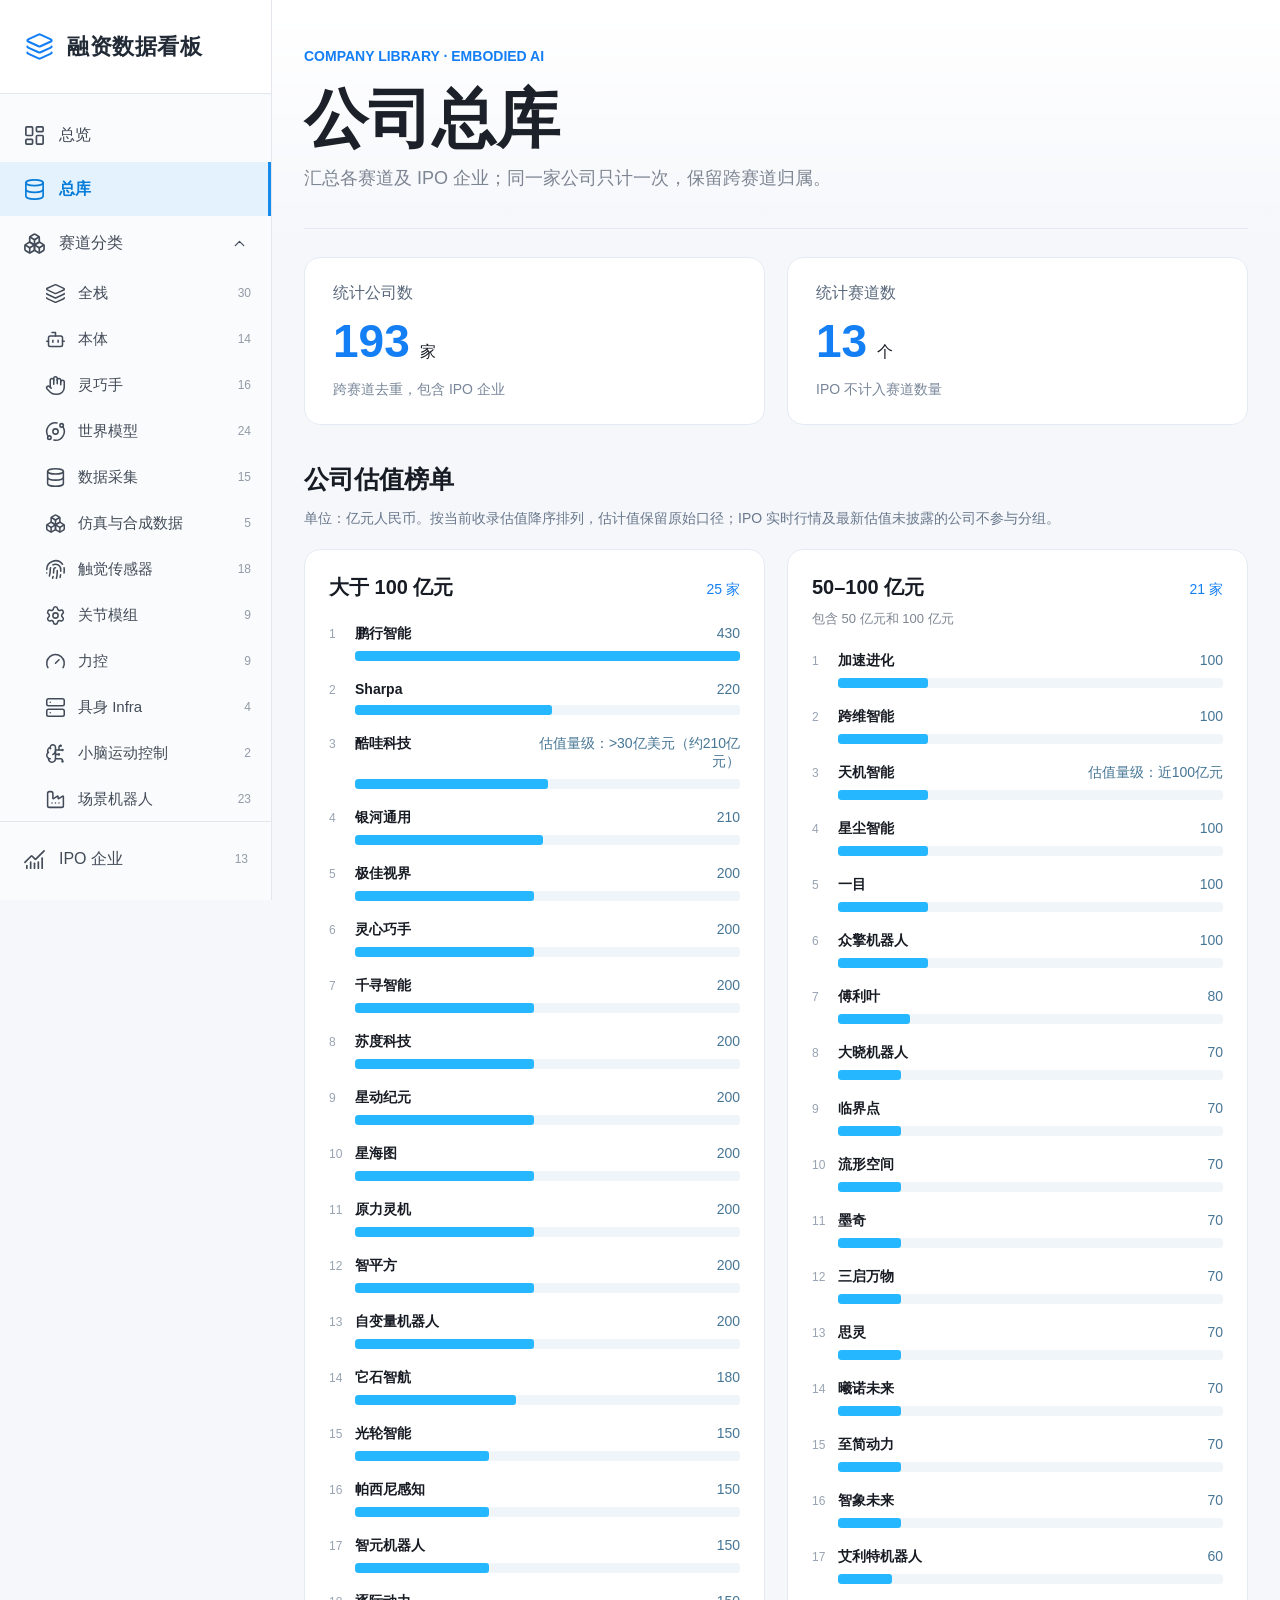
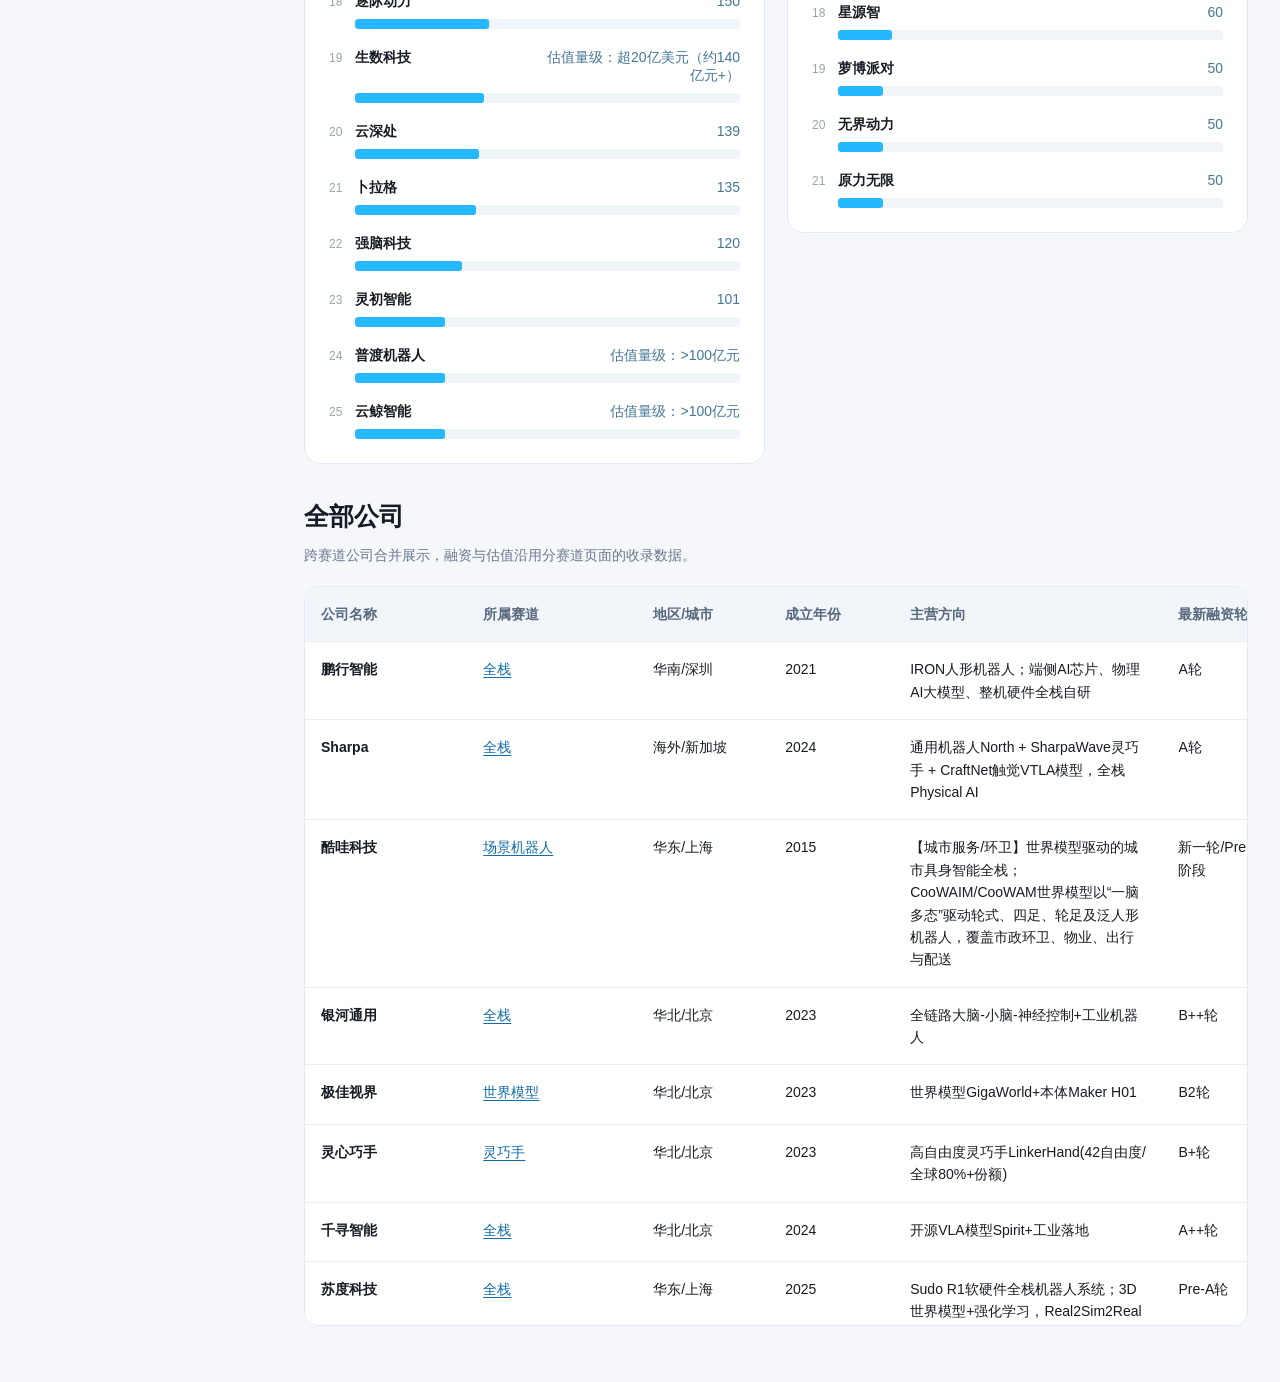
==== library.html @ e3d7d0b1 "Add deduplicated company library and valuation range lists" ====
<!doctype html>
<html lang="zh-CN">
  <head>
    <meta charset="utf-8" />
    <meta name="viewport" content="width=device-width, initial-scale=1" />
    <title>公司总库 · 具身智能融资数据看板</title>
    <link rel="stylesheet" href="styles.css" />
    <link rel="stylesheet" href="sidebar.css?v=20260909-nav" />
    <link rel="stylesheet" href="library.css?v=20260909-library" />
  </head>
  <body>
    <aside class="investment-sidebar" id="investmentSidebar" aria-label="主导航"></aside>
    <main class="dashboard library-page">
      <header class="hero">
        <p class="eyebrow">COMPANY LIBRARY · EMBODIED AI</p>
        <h1>公司总库</h1>
        <p class="hero-copy">汇总各赛道及 IPO 企业；同一家公司只计一次，保留跨赛道归属。</p>
      </header>
      <section class="library-stats" aria-label="总库统计">
        <article class="library-stat"><span>统计公司数</span><div><strong id="libraryCompanyCount">--</strong><span>家</span></div><small>跨赛道去重，包含 IPO 企业</small></article>
        <article class="library-stat"><span>统计赛道数</span><div><strong id="libraryTrackCount">--</strong><span>个</span></div><small>IPO 不计入赛道数量</small></article>
      </section>
      <section class="library-valuations" aria-label="公司估值分布">
        <div class="library-section-head"><h2>公司估值榜单</h2><p>单位：亿元人民币。按当前收录估值降序排列，估计值保留原始口径；IPO 实时行情及最新估值未披露的公司不参与分组。</p></div>
        <div class="library-chart-grid">
          <article class="library-chart-panel"><header><h3>大于 100 亿元</h3><span id="over100Count"></span></header><ol id="over100List" class="library-bar-list" aria-label="估值大于100亿元的公司"></ol></article>
          <article class="library-chart-panel"><header><h3>50–100 亿元</h3><span id="betweenCount"></span></header><p class="library-range-note">包含 50 亿元和 100 亿元</p><ol id="betweenList" class="library-bar-list" aria-label="估值50至100亿元的公司"></ol></article>
        </div>
      </section>
      <section class="library-table-section" aria-labelledby="libraryTableTitle">
        <div class="library-section-head"><h2 id="libraryTableTitle">全部公司</h2><p>跨赛道公司合并展示，融资与估值沿用分赛道页面的收录数据。</p></div>
        <div class="library-table-wrap" role="region" aria-label="全部公司数据表，可横向滚动" tabindex="0">
          <table class="library-table"><thead><tr><th>公司名称</th><th>所属赛道</th><th>地区/城市</th><th>成立年份</th><th>主营方向</th><th>最新融资轮次</th><th>最新估值</th><th>累计融资额</th><th>最新轮金额</th></tr></thead><tbody id="libraryRows"></tbody></table>
        </div>
      </section>
    </main>
    <script src="data.js"></script>
    <script src="data-amount-overrides.js"></script>
    <script src="data-extras-a.js"></script>
    <script src="data-extras-b.js"></script>
    <script src="data-track-cleanup.js"></script>
    <script src="data-ipo-quotes.js?v=20260909-cards"></script>
    <script src="sidebar-icons.js?v=20260909-nav"></script>
    <script src="sidebar.js?v=20260909-library"></script>
    <script src="library.js?v=20260909-library"></script>
  </body>
</html>
---- styles.css ----
:root {
  color-scheme: light;
  --bg: #f5f7fb;
  --surface: #ffffff;
  --ink: #171b23;
  --muted: #7d8592;
  --soft-muted: #a6afbd;
  --blue: #147ff5;
  --blue-strong: #075fd0;
  --blue-soft: #eaf3ff;
  --line: #e4eaf3;
  --line-blue: #cfe1ff;
  --grid: rgba(30, 42, 62, 0.08);
  --shadow: 0 20px 48px rgba(24, 39, 66, 0.09);
}

* {
  box-sizing: border-box;
}

body {
  margin: 0;
  min-height: 100vh;
  background: var(--bg);
  color: var(--ink);
  font-family: Inter, "PingFang SC", "Microsoft YaHei", Arial, sans-serif;
}

body::before {
  content: "";
  position: fixed;
  inset: 0 0 auto;
  height: 260px;
  background: linear-gradient(180deg, #ffffff 0%, rgba(255, 255, 255, 0) 100%);
  pointer-events: none;
}

.side-rail {
  position: fixed;
  z-index: 50;
  top: 20px;
  bottom: 20px;
  left: 20px;
  width: 64px;
  overflow: hidden;
  border: 1px solid rgba(255, 255, 255, 0.08);
  border-radius: 24px;
  padding: 14px 10px;
  background: linear-gradient(180deg, #17191d 0%, #0f1012 100%);
  box-shadow: 0 24px 56px rgba(8, 12, 20, 0.2);
  transition: width 190ms ease, box-shadow 190ms ease;
}

.side-rail:hover,
.side-rail:focus-within {
  width: 250px;
  box-shadow: 0 24px 64px rgba(8, 12, 20, 0.24);
}

.rail-brand {
  display: flex;
  align-items: center;
  justify-content: center;
  width: 42px;
  height: 42px;
  border-radius: 999px;
  background: #fff;
  color: #101113;
}

.rail-brand span {
  width: 18px;
  height: 18px;
  border: 3px solid #101113;
  border-right-color: var(--blue);
  border-radius: 999px;
  transform: rotate(-20deg);
}

.rail-brand span::after {
  content: "";
  display: block;
  width: 7px;
  height: 3px;
  margin: 5px auto 0;
  border-radius: 999px;
  background: #101113;
}

.rail-track-list {
  display: grid;
  gap: 7px;
  margin-top: 14px;
  max-height: calc(100dvh - 118px);
  overflow-y: auto;
  scrollbar-width: none;
}

.rail-track-list::-webkit-scrollbar {
  display: none;
}

.rail-home {
  display: grid;
  grid-template-columns: 42px 1fr;
  align-items: center;
  width: 226px;
  min-height: 42px;
  border-radius: 16px;
  color: #fff;
  outline: none;
}

.rail-home .rail-label {
  margin-left: 10px;
}

.rail-track-list a {
  display: grid;
  grid-template-columns: 42px 1fr auto;
  align-items: center;
  width: 226px;
  min-height: 42px;
  border-radius: 16px;
  color: rgba(255, 255, 255, 0.68);
  outline: none;
  transition: background 160ms ease, color 160ms ease;
}

.rail-track-list a:hover,
.rail-track-list a.is-active,
.rail-home.is-active {
  background: rgba(255, 255, 255, 0.1);
  color: #fff;
}

.rail-icon {
  display: inline-flex;
  align-items: center;
  justify-content: center;
  width: 42px;
  height: 42px;
}

.rail-icon::before {
  content: "";
  width: 9px;
  height: 9px;
  border-radius: 999px;
  background: rgba(255, 255, 255, 0.42);
  box-shadow: 0 0 0 5px rgba(255, 255, 255, 0.04);
}

.rail-track-list a:hover .rail-icon::before,
.rail-track-list a.is-active .rail-icon::before {
  background: #58adff;
  box-shadow: 0 0 0 5px rgba(88, 173, 255, 0.16);
}

.rail-label {
  overflow: hidden;
  color: inherit;
  font-size: 14px;
  font-weight: 800;
  text-overflow: ellipsis;
  white-space: nowrap;
}

.rail-track-list b {
  display: inline-flex;
  align-items: center;
  justify-content: center;
  min-width: 26px;
  height: 24px;
  margin-right: 9px;
  border-radius: 999px;
  background: rgba(255, 255, 255, 0.1);
  color: rgba(255, 255, 255, 0.82);
  font-size: 12px;
}

a {
  color: inherit;
  text-decoration: none;
}

button {
  font: inherit;
}

.dashboard {
  position: relative;
  width: calc(100vw - 136px);
  max-width: 1880px;
  margin: 0 auto 0 104px;
  padding: 30px 0 56px;
}

.hero {
  display: block;
  padding: 18px 0 36px;
  border-bottom: 1px solid var(--line);
}

.eyebrow,
.hero h1,
.hero-copy,
.panel h2,
.panel p,
.section-title h2,
.section-title span {
  margin: 0;
}

.eyebrow {
  color: var(--blue);
  font-size: 14px;
  font-weight: 850;
  letter-spacing: 0;
  text-transform: uppercase;
}

.hero h1 {
  max-width: 1020px;
  margin-top: 22px;
  color: #1c2028;
  font-size: clamp(48px, 5vw, 82px);
  line-height: 1.04;
  letter-spacing: 0;
}

.hero-copy {
  max-width: 920px;
  margin-top: 12px;
  color: var(--muted);
  font-size: 18px;
  line-height: 1.55;
}

.hero-actions {
  display: flex;
  gap: 10px;
  align-items: center;
  margin-top: 34px;
  padding: 8px;
  border: 1px solid rgba(218, 226, 238, 0.9);
  border-radius: 999px;
  background: rgba(255, 255, 255, 0.9);
  box-shadow: 0 16px 34px rgba(24, 39, 66, 0.08);
  white-space: nowrap;
}

.hero-actions a {
  display: inline-flex;
  align-items: center;
  justify-content: center;
  min-height: 38px;
  border: 0;
  border-radius: 999px;
  padding: 0 18px;
  background: transparent;
  color: #5f6875;
  font-size: 14px;
  font-weight: 800;
  cursor: pointer;
}

.report-frame {
  margin-top: 34px;
  border: 1px solid var(--line-blue);
  border-radius: 22px;
  padding: 28px;
  background: rgba(255, 255, 255, 0.86);
  box-shadow: var(--shadow);
}

.section-title {
  margin: 2px 0 22px;
}

.section-title span {
  display: block;
  color: var(--blue);
  font-size: 14px;
  font-weight: 850;
}

.section-title h2 {
  margin-top: 6px;
  font-size: 28px;
  line-height: 1.2;
}

.full-row {
  grid-column: 1 / -1;
  margin-top: 10px;
  padding-top: 14px;
  border-top: 1px solid var(--line);
}

.kpi-grid {
  display: grid;
  grid-template-columns: minmax(320px, 1.7fr) repeat(4, minmax(150px, 1fr));
  gap: clamp(14px, 1.1vw, 18px);
  margin-bottom: 30px;
}

.kpi-card,
.panel {
  border: 1px solid rgba(226, 232, 242, 0.95);
  border-radius: 16px;
  background: var(--surface);
  box-shadow: 0 12px 30px rgba(24, 39, 66, 0.06);
}

.kpi-card {
  min-height: 142px;
  padding: 22px 24px;
}

.kpi-primary {
  display: grid;
  grid-template-columns: 1fr auto;
  align-items: end;
  min-height: 156px;
  background: linear-gradient(135deg, #ffffff 0%, #eef6ff 100%);
  border-color: #cbdfff;
}

.kpi-card span {
  display: block;
  color: #677283;
  font-size: 14px;
  font-weight: 850;
}

.kpi-card strong {
  display: block;
  margin-top: 18px;
  color: #1c2028;
  font-size: clamp(34px, 3.6vw, 62px);
  line-height: 1;
  letter-spacing: 0;
}

.kpi-primary strong {
  color: var(--blue-strong);
  font-size: clamp(56px, 5vw, 90px);
}

.kpi-card small {
  display: block;
  margin-top: 16px;
  color: var(--soft-muted);
  font-size: 14px;
}

.board {
  display: grid;
  grid-template-columns: repeat(2, minmax(0, 1fr));
  gap: clamp(18px, 1.45vw, 24px);
}

.panel {
  min-width: 0;
  padding: 24px 26px 18px;
}

.panel-head {
  display: flex;
  align-items: flex-start;
  justify-content: space-between;
  gap: 14px;
  min-height: 58px;
  margin-bottom: 8px;
}

.panel h2 {
  color: #252a34;
  font-size: 22px;
  line-height: 1.25;
}

.panel p {
  margin-top: 10px;
  color: #8a94a3;
  font-size: 14px;
}

.legend-dot {
  display: inline-block;
  width: 9px;
  height: 9px;
  margin-right: 7px;
  border-radius: 50%;
  background: var(--blue);
  vertical-align: middle;
}

canvas {
  display: block;
  width: 100%;
  height: clamp(260px, 24vw, 360px);
  max-width: 100%;
}

#latestRoundChart,
#valuationTopChart,
#fundingTopChart,
#fullStackChart {
  height: clamp(320px, 28vw, 430px);
}

.chart-tooltip {
  position: fixed;
  z-index: 20;
  display: none;
  min-width: 122px;
  border-radius: 10px;
  padding: 12px 14px;
  background: rgba(28, 31, 36, 0.94);
  color: white;
  box-shadow: 0 14px 34px rgba(0, 0, 0, 0.22);
  pointer-events: none;
  font-size: 14px;
  line-height: 1.55;
}

.chart-tooltip b {
  color: #69b4ff;
  font-size: 18px;
}

.ipo-section {
  margin-top: 30px;
  border: 1px solid rgba(207, 225, 255, 0.95);
  border-radius: 22px;
  padding: 26px 26px 24px;
  background: #fff;
  box-shadow: 0 14px 38px rgba(24, 39, 66, 0.07);
}

.ipo-meta {
  margin-bottom: 14px;
  color: #737d8c;
  font-size: 14px;
  line-height: 1.65;
}

.ipo-legend {
  display: flex;
  flex-wrap: wrap;
  gap: 10px 22px;
  align-items: center;
  color: #475467;
  font-weight: 850;
}

.ipo-legend-item {
  display: inline-flex;
  align-items: center;
  gap: 8px;
}

.ipo-legend-item i {
  width: 13px;
  height: 13px;
  border-radius: 999px;
  box-shadow: 0 0 0 4px rgba(20, 127, 245, 0.08);
}

.ipo-chart {
  min-width: 980px;
  position: relative;
  overflow-x: auto;
  border: 1px solid #ebf0f7;
  border-radius: 18px;
  padding: 18px 22px 20px;
  background: #fff;
}

.ipo-stage-head,
.ipo-grid {
  display: grid;
  min-width: 1180px;
}

.ipo-stage-head {
  gap: 0;
  margin-bottom: 10px;
}

.ipo-stage-head b {
  margin: 0 16px;
  border-radius: 9px;
  padding: 8px 10px;
  background: rgba(255, 255, 255, 0.72);
  color: #24415a;
  font-size: 14px;
  text-align: center;
  box-shadow: inset 0 0 0 1px rgba(214, 224, 235, 0.8);
}

.ipo-stage-head b:last-child {
  align-self: center;
  margin-left: 8px;
  margin-right: 8px;
  background: transparent;
  color: #1f6fca;
  box-shadow: none;
}

.ipo-grid {
  position: relative;
  min-height: 560px;
}

.ipo-cell:nth-child(5n)::after {
  content: "";
  position: absolute;
  top: 0;
  bottom: 0;
  left: 50%;
  border-left: 2px dashed #d69a21;
  transform: translateX(-1px);
  pointer-events: none;
}

.ipo-stage-head b:nth-child(2),
.ipo-cell:nth-child(5n + 2) {
  background: linear-gradient(90deg, transparent 0 10px, rgba(247, 247, 246, 0.92) 10px calc(100% - 10px), transparent calc(100% - 10px));
}

.ipo-stage-head b:nth-child(3),
.ipo-cell:nth-child(5n + 3) {
  background: linear-gradient(90deg, transparent 0 10px, rgba(239, 247, 250, 0.94) 10px calc(100% - 10px), transparent calc(100% - 10px));
}

.ipo-stage-head b:nth-child(4),
.ipo-cell:nth-child(5n + 4) {
  background: linear-gradient(90deg, transparent 0 10px, rgba(231, 241, 245, 0.96) 10px calc(100% - 10px), transparent calc(100% - 10px));
}

.ipo-company.is-listed {
  transform: translate(-50%, -50%);
}

.ipo-category,
.ipo-cell {
  position: relative;
  min-height: 140px;
  border-top: 1px dashed #e1e7ef;
}

.ipo-category {
  display: flex;
  flex-direction: column;
  justify-content: center;
  padding: 0 20px 0 12px;
}

.ipo-category strong {
  width: fit-content;
  max-width: 150px;
  border-bottom: 4px solid currentColor;
  padding-bottom: 5px;
  font-size: 18px;
  line-height: 1.1;
  white-space: nowrap;
}

.ipo-category span {
  margin-top: 10px;
  color: #8b95a5;
  font-size: 13px;
}

.ipo-cell {
  border-left: 1px dashed rgba(183, 194, 210, 0.6);
}

.ipo-cell::before {
  content: "";
  position: absolute;
  top: 50%;
  right: -1px;
  left: -1px;
  height: 2px;
  background: rgba(132, 139, 149, 0.22);
}

.ipo-company {
  position: absolute;
  top: 50%;
  left: 50%;
  display: grid;
  justify-items: center;
  width: 122px;
  border: 0;
  padding: 0;
  background: transparent;
  color: #1b2430;
  cursor: pointer;
  transform: translate(-50%, -50%);
}

.ipo-company span {
  width: 16px;
  height: 16px;
  border: 3px solid #fff;
  border-radius: 999px;
  background: var(--ipo-color);
  box-shadow: 0 0 0 2px rgba(20, 127, 245, 0.2), 0 8px 18px rgba(28, 46, 75, 0.18);
}

.ipo-company b {
  position: absolute;
  bottom: 22px;
  color: #171b23;
  font-size: 13px;
  font-weight: 900;
  line-height: 1.25;
  white-space: nowrap;
}

.ipo-company small {
  position: absolute;
  top: 22px;
  color: #7d8795;
  font-size: 12px;
  white-space: nowrap;
}

.ipo-company.is-below b {
  top: 22px;
  bottom: auto;
}

.ipo-company.is-below small {
  top: auto;
  bottom: 22px;
}

.ipo-axis {
  display: none;
  margin-top: 10px;
  color: #687384;
  font-size: 13px;
  font-weight: 800;
  text-align: right;
}

.ipo-method {
  margin: 14px 4px 0;
  color: #6f7a89;
  font-size: 13px;
  line-height: 1.7;
}

.ipo-popover {
  position: fixed;
  z-index: 80;
  border: 1px solid rgba(207, 225, 255, 0.95);
  border-radius: 18px;
  padding: 16px 18px;
  background: rgba(255, 255, 255, 0.98);
  box-shadow: 0 24px 70px rgba(15, 31, 55, 0.18);
}

.ipo-popover::before {
  content: "";
  position: absolute;
  top: -8px;
  left: 44px;
  width: 14px;
  height: 14px;
  border-top: 1px solid rgba(207, 225, 255, 0.95);
  border-left: 1px solid rgba(207, 225, 255, 0.95);
  background: #fff;
  transform: rotate(45deg);
}

.ipo-popover-head span {
  display: block;
  color: var(--blue);
  font-size: 12px;
  font-weight: 850;
}

.ipo-popover-head strong {
  display: block;
  margin-top: 5px;
  color: #171b23;
  font-size: 22px;
  line-height: 1.2;
}

.ipo-popover dl {
  display: grid;
  gap: 12px;
  margin: 16px 0 0;
}

.ipo-popover div {
  margin: 0;
}

.ipo-popover dt {
  margin: 0 0 4px;
  color: #8a94a3;
  font-size: 12px;
  font-weight: 850;
}

.ipo-popover dd {
  margin: 0;
  color: #2f3947;
  font-size: 14px;
  line-height: 1.55;
}

.overlay {
  position: fixed;
  inset: 0;
  z-index: 30;
  background: rgba(18, 26, 38, 0.18);
  backdrop-filter: blur(2px);
}

.detail-drawer {
  position: fixed;
  top: 0;
  bottom: 0;
  z-index: 40;
  background: #fff;
  box-shadow: 0 22px 70px rgba(16, 28, 48, 0.18);
  transition: transform 180ms ease;
}

.detail-drawer {
  right: 0;
  width: min(60vw, 980px);
  min-width: 620px;
  padding: 30px 42px;
  overflow-y: auto;
  transform: translateX(105%);
}

.detail-drawer.is-open {
  transform: translateX(0);
}

.drawer-head {
  display: flex;
  align-items: flex-start;
  justify-content: space-between;
  gap: 18px;
  padding-bottom: 22px;
  border-bottom: 1px solid var(--line);
}

.drawer-head span {
  display: block;
  color: var(--blue);
  font-size: 13px;
  font-weight: 850;
}

.drawer-head h2 {
  margin: 7px 0 0;
  font-size: 30px;
  line-height: 1.15;
}

.icon-button {
  width: 36px;
  height: 36px;
  border: 1px solid var(--line);
  border-radius: 999px;
  background: #fff;
  color: #677283;
  font-size: 24px;
  line-height: 1;
  cursor: pointer;
}

.track-page .hero h1 {
  font-size: clamp(44px, 4.5vw, 74px);
}

.table-frame {
  overflow: hidden;
}

.table-wrap {
  overflow-x: auto;
  border: 1px solid var(--line);
  border-radius: 16px;
  background: #fff;
  overscroll-behavior-x: contain;
}

.company-table {
  width: 100%;
  min-width: 1720px;
  border-collapse: collapse;
  table-layout: fixed;
  font-size: 15px;
}

.company-table .col-company {
  width: 210px;
}

.company-table .col-region {
  width: 190px;
}

.company-table .col-year {
  width: 140px;
}

.company-table .col-direction {
  width: 480px;
}

.company-table .col-round {
  width: 210px;
}

.company-table .col-value {
  width: 170px;
}

.company-table .col-funding {
  width: 180px;
}

.company-table th,
.company-table td {
  padding: 16px 18px;
  border-bottom: 1px solid #edf1f6;
  text-align: left;
  vertical-align: middle;
  overflow-wrap: anywhere;
  word-break: break-word;
}

.company-table td {
  height: 96px;
}

.cell-text {
  display: -webkit-box;
  max-height: 64px;
  overflow: hidden;
  line-height: 1.45;
  -webkit-box-orient: vertical;
  -webkit-line-clamp: 3;
}

.company-table th {
  background: #f7faff;
  color: #667285;
  font-size: 13px;
  font-weight: 850;
}

.sort-button {
  display: inline-flex;
  align-items: center;
  gap: 6px;
  border: 0;
  padding: 0;
  background: transparent;
  color: inherit;
  font-size: inherit;
  font-weight: inherit;
  cursor: pointer;
}

.sort-button span {
  display: inline-flex;
  align-items: center;
  justify-content: center;
  width: 18px;
  height: 18px;
  border-radius: 999px;
  background: #edf4ff;
  color: var(--blue-strong);
  font-size: 12px;
  line-height: 1;
}

.sort-button.is-active {
  color: var(--blue-strong);
}

.company-table tr:hover td {
  background: #fbfdff;
}

.company-link {
  border: 0;
  padding: 0;
  background: transparent;
  color: var(--blue-strong);
  font-weight: 850;
  text-align: left;
  cursor: pointer;
}

.empty-state {
  margin: 24px 0 0;
  color: var(--muted);
  font-size: 16px;
}

.detail-content {
  padding: 22px 0 80px;
}

.detail-block {
  padding: 24px 0;
  border-bottom: 1px solid #eef2f7;
}

.detail-block h3 {
  margin: 0 0 16px;
  color: #1d222c;
  font-size: 30px;
  line-height: 1.18;
}

.detail-block p {
  margin: 0;
  color: #384252;
  font-size: 17px;
  line-height: 1.8;
  white-space: pre-line;
}

.link-list {
  display: flex;
  flex-wrap: wrap;
  gap: 10px;
}

.link-list a {
  display: inline-flex;
  align-items: center;
  min-height: 38px;
  border: 1px solid var(--line-blue);
  border-radius: 999px;
  padding: 0 15px;
  background: var(--blue-soft);
  color: var(--blue-strong);
  font-size: 15px;
  font-weight: 800;
}

@media (max-width: 1280px) {
  .dashboard {
    width: calc(100% - 128px);
    margin-left: 104px;
  }

  .hero-actions {
    width: fit-content;
    margin-top: 0;
  }

  .kpi-grid {
    grid-template-columns: repeat(2, minmax(0, 1fr));
  }

  .kpi-primary {
    grid-column: 1 / -1;
  }

  .board {
    grid-template-columns: 1fr;
  }

  .detail-drawer {
    width: min(760px, 86vw);
    min-width: 0;
  }
}

@media (max-width: 760px) {
  .side-rail {
    top: auto;
    right: 12px;
    bottom: 12px;
    left: 12px;
    width: auto;
    height: 58px;
    border-radius: 18px;
    padding: 10px;
  }

  .side-rail:hover,
  .side-rail:focus-within {
    width: auto;
  }

  .rail-brand {
    display: none;
  }

  .rail-home {
    display: none;
  }

  .rail-track-list {
    display: flex;
    gap: 8px;
    margin-top: 0;
    overflow-x: auto;
  }

  .rail-track-list a {
    display: inline-flex;
    width: auto;
    min-width: 42px;
    padding-right: 0;
  }

  .rail-label,
  .rail-track-list b {
    display: none;
  }

  .dashboard {
    width: min(100% - 24px, 680px);
    margin: 0 auto;
    padding-top: 18px;
    padding-bottom: 96px;
  }

  .hero h1 {
    font-size: 40px;
  }

  .hero-copy {
    font-size: 16px;
  }

  .hero-actions {
    flex-wrap: wrap;
    border-radius: 18px;
    white-space: normal;
  }

  .report-frame {
    margin-top: 26px;
    padding: 18px;
  }

  .kpi-grid {
    grid-template-columns: 1fr;
  }

  .kpi-card,
  .kpi-primary {
    min-height: 136px;
    padding: 22px;
  }

  .panel {
    padding: 20px 16px 16px;
  }

  .detail-drawer {
    width: 100vw;
    min-width: 0;
    padding: 22px;
  }

  .detail-block h3 {
    font-size: 25px;
  }
}
---- sidebar.css ----
:root { --sidebar-width: 272px; }
.investment-sidebar { position: fixed; inset: 0 auto 0 0; z-index: 50; display: flex; flex-direction: column; width: var(--sidebar-width); background: #fafbfc; border-right: 1px solid #e3e7ed; color: #424b58; }
.nav-brand { display: flex; flex: 0 0 94px; align-items: center; gap: 13px; padding: 0 25px; border-bottom: 1px solid #e3e7ed; background: #fff; color: #222a36; font-size: 22px; font-weight: 750; letter-spacing: .025em; }
.nav-icon { display: inline-flex; flex: 0 0 23px; width: 23px; height: 23px; align-items: center; justify-content: center; }
.nav-icon svg { width: 100%; height: 100%; stroke-width: 1.75; }
.nav-brand .nav-icon { width: 29px; height: 29px; flex-basis: 29px; color: #147ff5; }
.nav-scroll { flex: 1; min-height: 0; overflow-y: auto; overscroll-behavior: contain; padding: 14px 0; scrollbar-width: thin; scrollbar-color: #ccd4df transparent; }
.nav-item, .nav-group summary { display: flex; position: relative; align-items: center; gap: 13px; min-height: 54px; padding: 12px 23px; color: inherit; font-size: 16px; font-weight: 500; cursor: pointer; line-height: 1.5; }
.nav-label { flex: 1; min-width: 0; }
.nav-item:hover, .nav-group summary:hover { background: #eef2f6; }
.nav-item:focus-visible, .nav-group summary:focus-visible, .nav-brand:focus-visible, .nav-mobile-toggle:focus-visible { outline: 2px solid #147ff5; outline-offset: -4px; }
.nav-group summary { list-style: none; }
.nav-group summary::-webkit-details-marker { display: none; }
.nav-chevron { display: inline-flex; }
.nav-chevron .nav-icon { width: 17px; height: 17px; flex-basis: 17px; transition: transform .16s; }
.nav-group[open] > summary .nav-chevron .nav-icon { transform: rotate(180deg); }
.nav-group.has-current > summary { color: #147ff5; background: #f1f7fd; }
.nav-item.nav-child { min-height: 46px; padding: 11px 20px 11px 45px; gap: 12px; font-size: 15px; }
.nav-child .nav-icon { width: 21px; height: 21px; flex-basis: 21px; }
.nav-count { flex: 0 0 auto; color: #929ba8; font-size: 12px; font-weight: 400; font-variant-numeric: tabular-nums; }
.nav-item.is-current { color: #087cd9; background: #e3f2fd; font-weight: 700; }
.nav-item.is-current::after { content: ''; position: absolute; top: 0; right: 0; bottom: 0; width: 3px; background: #168bea; }
.nav-item.is-current .nav-count { color: #3287bf; }
.nav-footer { flex: 0 0 auto; padding: 10px 0 14px; border-top: 1px solid #e3e7ed; }
.dashboard { width: calc(100% - var(--sidebar-width) - 64px); margin-left: calc(var(--sidebar-width) + 32px); margin-right: 32px; }
.nav-mobile-toggle, .nav-backdrop { display: none; }
@media (max-width: 1100px) and (min-width: 761px) {
  :root { --sidebar-width: 248px; }
  .nav-brand { font-size: 20px; padding: 0 20px; gap: 10px; }
  .nav-item.nav-child { padding-left: 32px; }
  .dashboard { width: calc(100% - var(--sidebar-width) - 40px); margin-left: calc(var(--sidebar-width) + 20px); margin-right: 20px; }
}
@media (max-width: 760px) {
  .investment-sidebar { width: min(288px, calc(100vw - 56px)); transform: translateX(-100%); transition: transform .2s ease; z-index: 70; }
  .investment-sidebar.is-open { transform: translateX(0); }
  .nav-brand { flex-basis: 82px; font-size: 21px; }
  .nav-mobile-toggle { position: fixed; top: 12px; right: 12px; z-index: 80; display: inline-flex; align-items: center; gap: 7px; min-height: 42px; padding: 8px 12px; border: 1px solid #d9e2ec; border-radius: 8px; background: #fff; color: #344456; font-size: 14px; box-shadow: 0 3px 12px #20344d0d; }
  .nav-mobile-toggle .nav-icon { width: 19px; height: 19px; flex-basis: 19px; }
  .nav-backdrop:not([hidden]) { display: block; position: fixed; inset: 0; z-index: 60; border: 0; background: #10203255; }
  body.nav-is-open { overflow: hidden; }
  .dashboard { width: calc(100% - 24px); margin: 0 12px; padding-top: 64px; padding-bottom: 36px; }
}
@media (prefers-reduced-motion: reduce) { .investment-sidebar, .nav-chevron .nav-icon { transition: none; } }
---- library.css ----
.library-stats { display: grid; grid-template-columns: repeat(2, minmax(0, 1fr)); gap: 22px; margin: 28px 0 38px; }
.library-stat { padding: 25px 28px; background: #fff; border: 1px solid #e4eaf3; border-radius: 16px; }
.library-stat > span { color: #58677b; font-size: 16px; }
.library-stat > div { display: flex; align-items: baseline; gap: 10px; margin: 10px 0; }
.library-stat strong { color: #147ff5; font-size: 46px; line-height: 1.2; }
.library-stat small { color: #788699; font-size: 14px; }
.library-section-head { margin: 26px 0 18px; }
.library-section-head h2 { margin: 0 0 10px; font-size: 25px; }
.library-section-head p { margin: 0; color: #69788c; font-size: 14px; line-height: 1.8; }
.library-chart-grid { display: grid; grid-template-columns: repeat(2, minmax(0, 1fr)); gap: 22px; align-items: start; }
.library-chart-panel { padding: 24px; background: #fff; border: 1px solid #e4eaf3; border-radius: 16px; }
.library-chart-panel header { display: flex; justify-content: space-between; align-items: baseline; gap: 14px; }
.library-chart-panel h3 { margin: 0; font-size: 20px; }
.library-chart-panel header > span { white-space: nowrap; font-size: 14px; color: #147ff5; }
.library-range-note { margin: 9px 0 0; color: #7d8592; font-size: 13px; }
.library-bar-list { list-style: none; padding: 0; margin: 24px 0 0; }
.library-bar-list li { margin-bottom: 20px; }
.library-bar-list li:last-child { margin-bottom: 0; }
.library-bar-caption { display: flex; align-items: baseline; gap: 9px; margin-bottom: 8px; font-size: 14px; }
.library-bar-rank { color: #98a4b3; font-size: 12px; width: 17px; flex-shrink: 0; }
.library-bar-name { font-weight: 600; flex: 1; }
.library-bar-value { color: #467695; max-width: 50%; text-align: right; overflow-wrap: anywhere; }
.library-bar-track { height: 10px; margin-left: 26px; border-radius: 3px; background: #f0f5fa; overflow: hidden; }
.library-bar-track span { display: block; height: 100%; min-width: 2px; border-radius: 3px; background: #25b7ff; }
.library-table-section { margin-top: 36px; }
.library-table-wrap { max-height: 740px; overflow: auto; border: 1px solid #e4eaf3; border-radius: 14px; background: white; }
.library-table { width: 100%; min-width: 1440px; border-collapse: separate; border-spacing: 0; text-align: left; font-size: 14px; }
.library-table th, .library-table td { padding: 16px; border-bottom: 1px solid #e9eef4; vertical-align: top; line-height: 1.6; }
.library-table thead th { position: sticky; top: 0; background: #f2f6fa; color: #57677c; z-index: 2; white-space: nowrap; }
.library-table tbody th { min-width: 150px; position: sticky; left: 0; background: white; z-index: 1; }
.library-table thead th:first-child { left: 0; z-index: 3; }
.library-table td { min-width: 125px; }
.library-table .library-direction { min-width: 260px; max-width: 330px; }
.library-table td:nth-child(2) { min-width: 170px; }
.library-table a { color: #126da8; text-decoration: underline; text-underline-offset: 3px; }
.library-track-tag { display: inline-block; margin: 0 4px 4px 0; }
.library-table tbody tr:hover td, .library-table tbody tr:hover th { background: #f7fbff; }
.library-empty { color: #788699; font-size: 14px; }
@media (max-width: 1100px) { .library-chart-grid { grid-template-columns: 1fr; } }
@media (max-width: 540px) { .library-stats { gap: 12px; } .library-stat { padding: 18px 14px; } .library-stat strong { font-size: 36px; } .library-chart-panel { padding: 20px 16px; } }
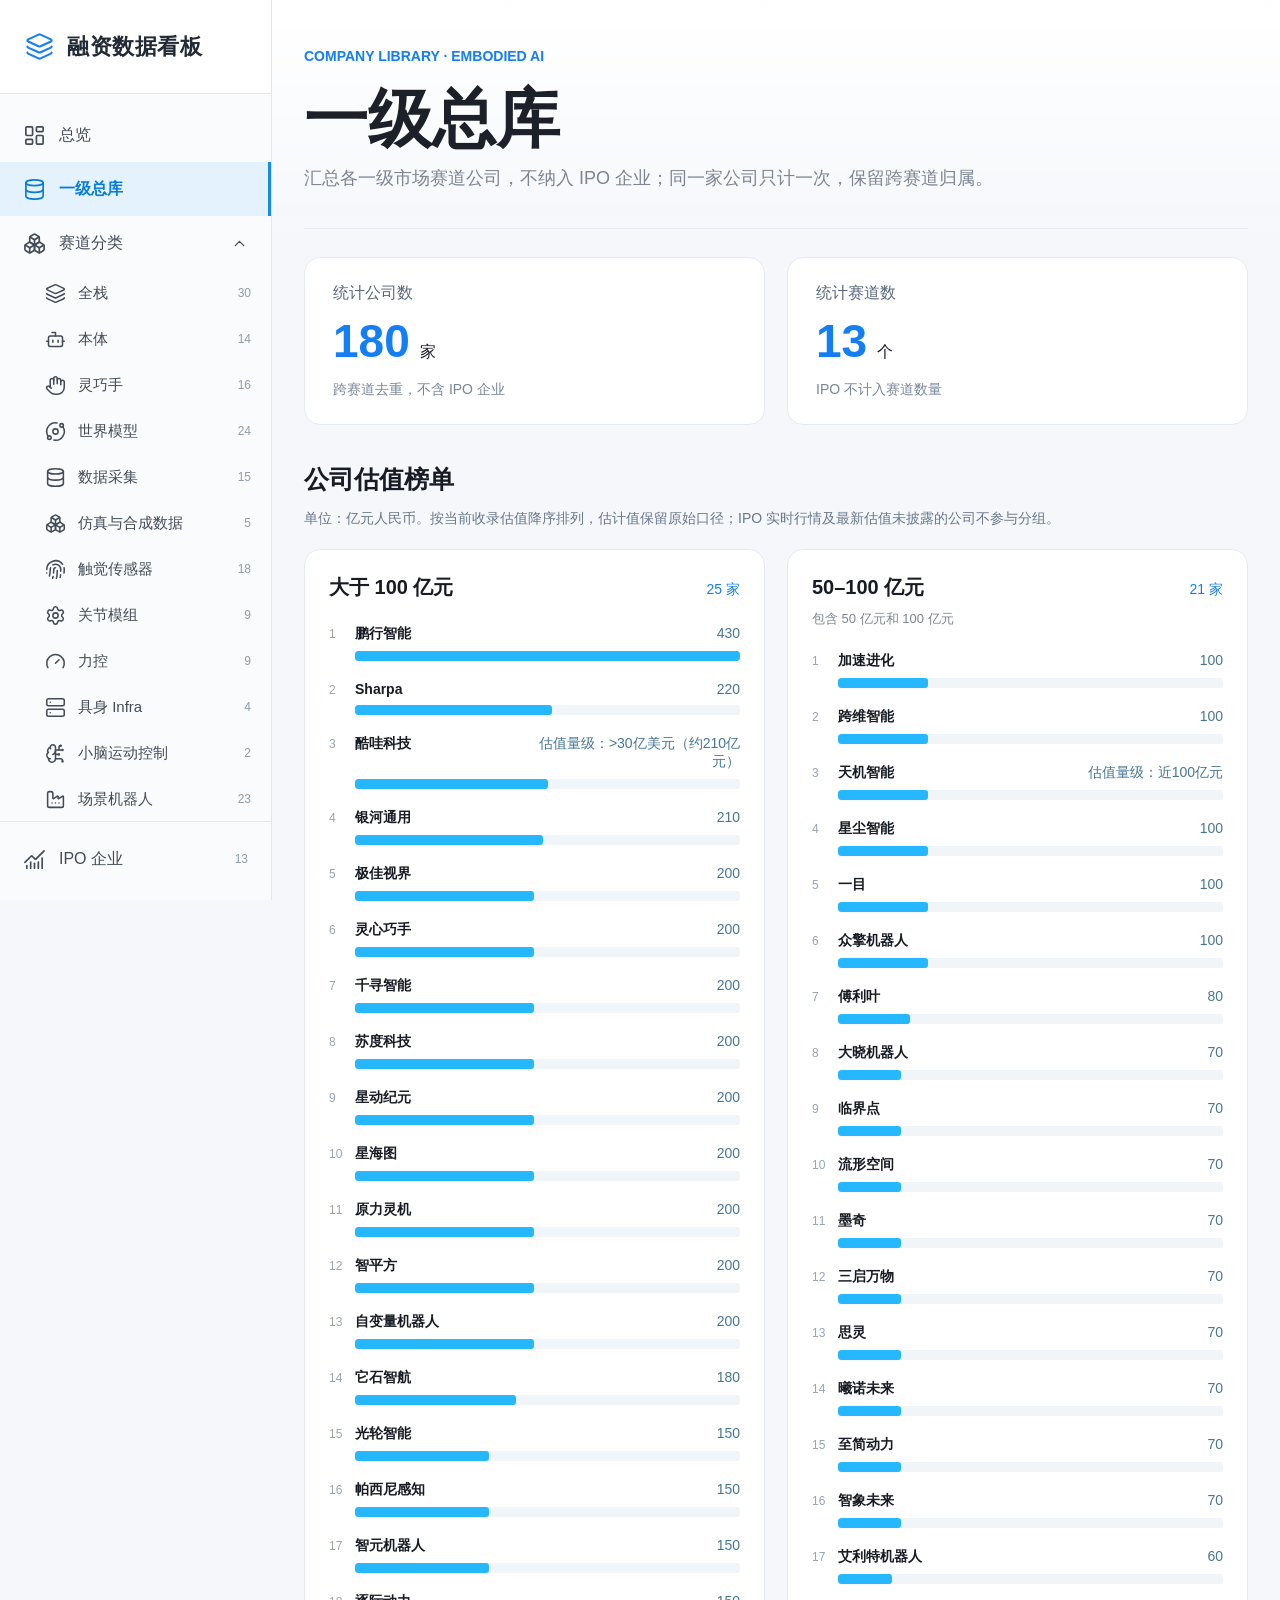
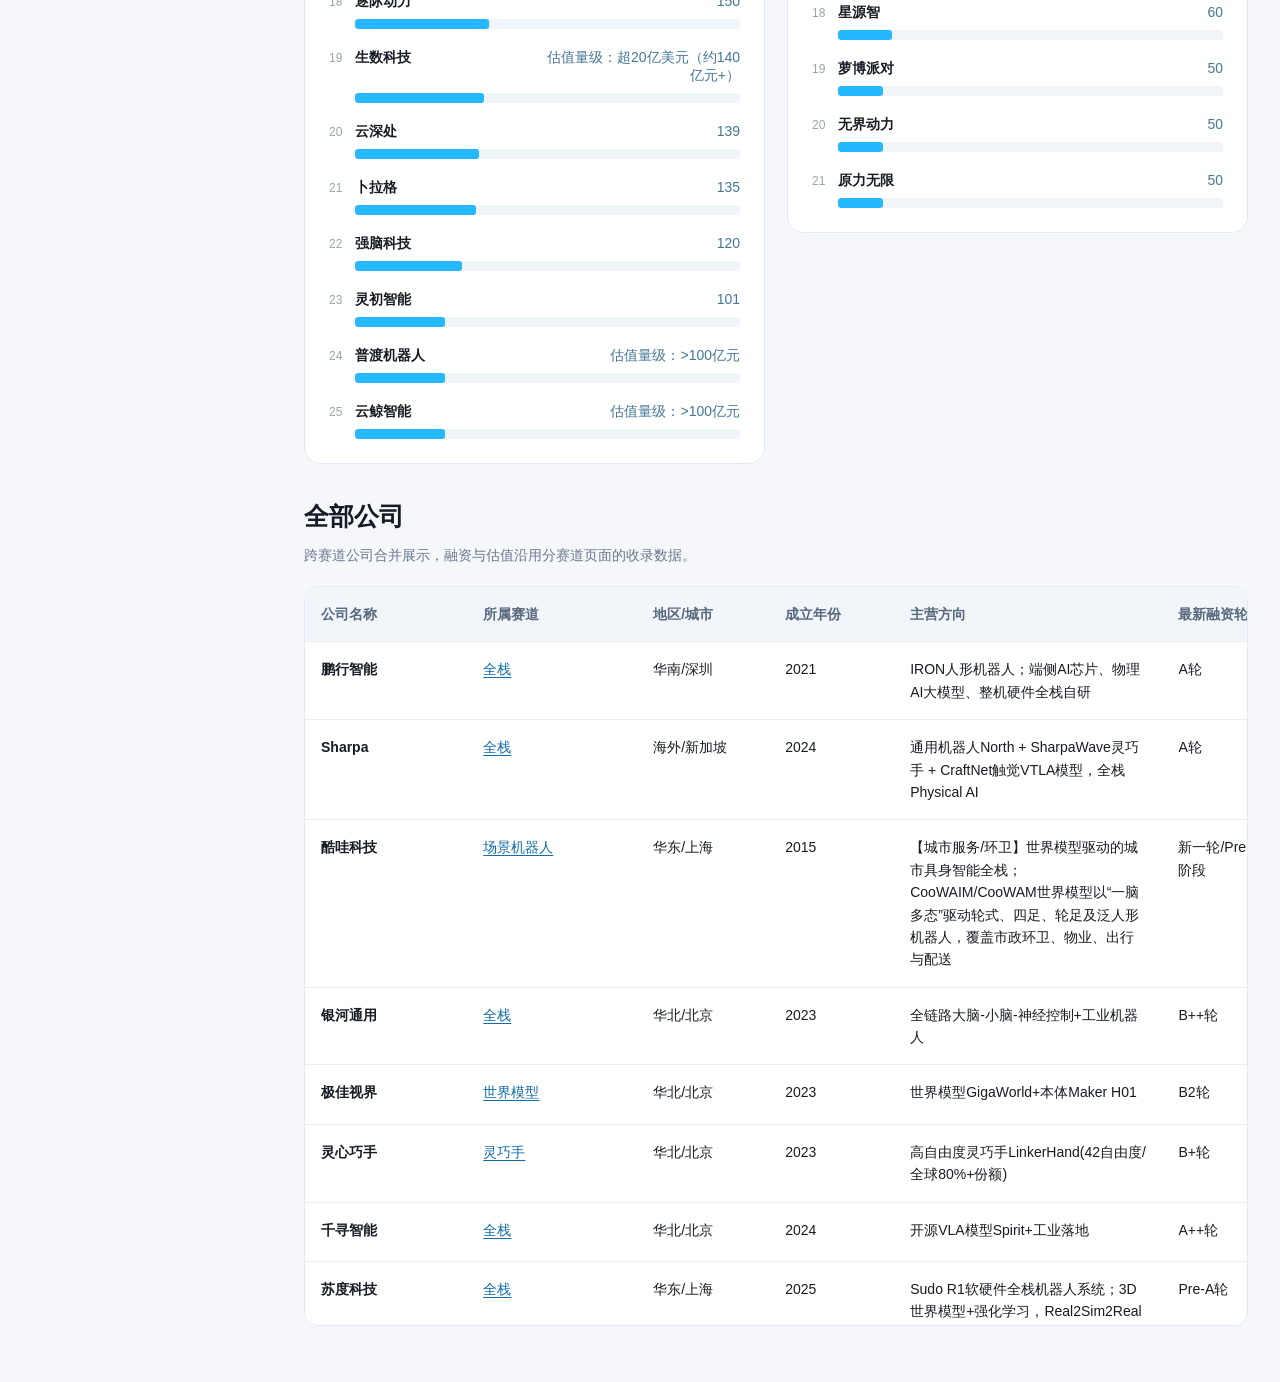
==== commit 22272d84: "Exclude IPO companies and rename library to 一级总库" ====
--- a/library.html
+++ b/library.html
@@ -3,7 +3,7 @@
   <head>
     <meta charset="utf-8" />
     <meta name="viewport" content="width=device-width, initial-scale=1" />
-    <title>公司总库 · 具身智能融资数据看板</title>
+    <title>一级总库 · 具身智能融资数据看板</title>
     <link rel="stylesheet" href="styles.css" />
     <link rel="stylesheet" href="sidebar.css?v=20260909-nav" />
     <link rel="stylesheet" href="library.css?v=20260909-library" />
@@ -13,11 +13,11 @@
     <main class="dashboard library-page">
       <header class="hero">
         <p class="eyebrow">COMPANY LIBRARY · EMBODIED AI</p>
-        <h1>公司总库</h1>
-        <p class="hero-copy">汇总各赛道及 IPO 企业；同一家公司只计一次，保留跨赛道归属。</p>
+        <h1>一级总库</h1>
+        <p class="hero-copy">汇总各一级市场赛道公司，不纳入 IPO 企业；同一家公司只计一次，保留跨赛道归属。</p>
       </header>
-      <section class="library-stats" aria-label="总库统计">
-        <article class="library-stat"><span>统计公司数</span><div><strong id="libraryCompanyCount">--</strong><span>家</span></div><small>跨赛道去重，包含 IPO 企业</small></article>
+      <section class="library-stats" aria-label="一级总库统计">
+        <article class="library-stat"><span>统计公司数</span><div><strong id="libraryCompanyCount">--</strong><span>家</span></div><small>跨赛道去重，不含 IPO 企业</small></article>
         <article class="library-stat"><span>统计赛道数</span><div><strong id="libraryTrackCount">--</strong><span>个</span></div><small>IPO 不计入赛道数量</small></article>
       </section>
       <section class="library-valuations" aria-label="公司估值分布">
@@ -41,7 +41,7 @@
     <script src="data-track-cleanup.js"></script>
     <script src="data-ipo-quotes.js?v=20260909-cards"></script>
     <script src="sidebar-icons.js?v=20260909-nav"></script>
-    <script src="sidebar.js?v=20260909-library"></script>
-    <script src="library.js?v=20260909-library"></script>
+    <script src="sidebar.js?v=20260909-primary"></script>
+    <script src="library.js?v=20260909-primary"></script>
   </body>
 </html>
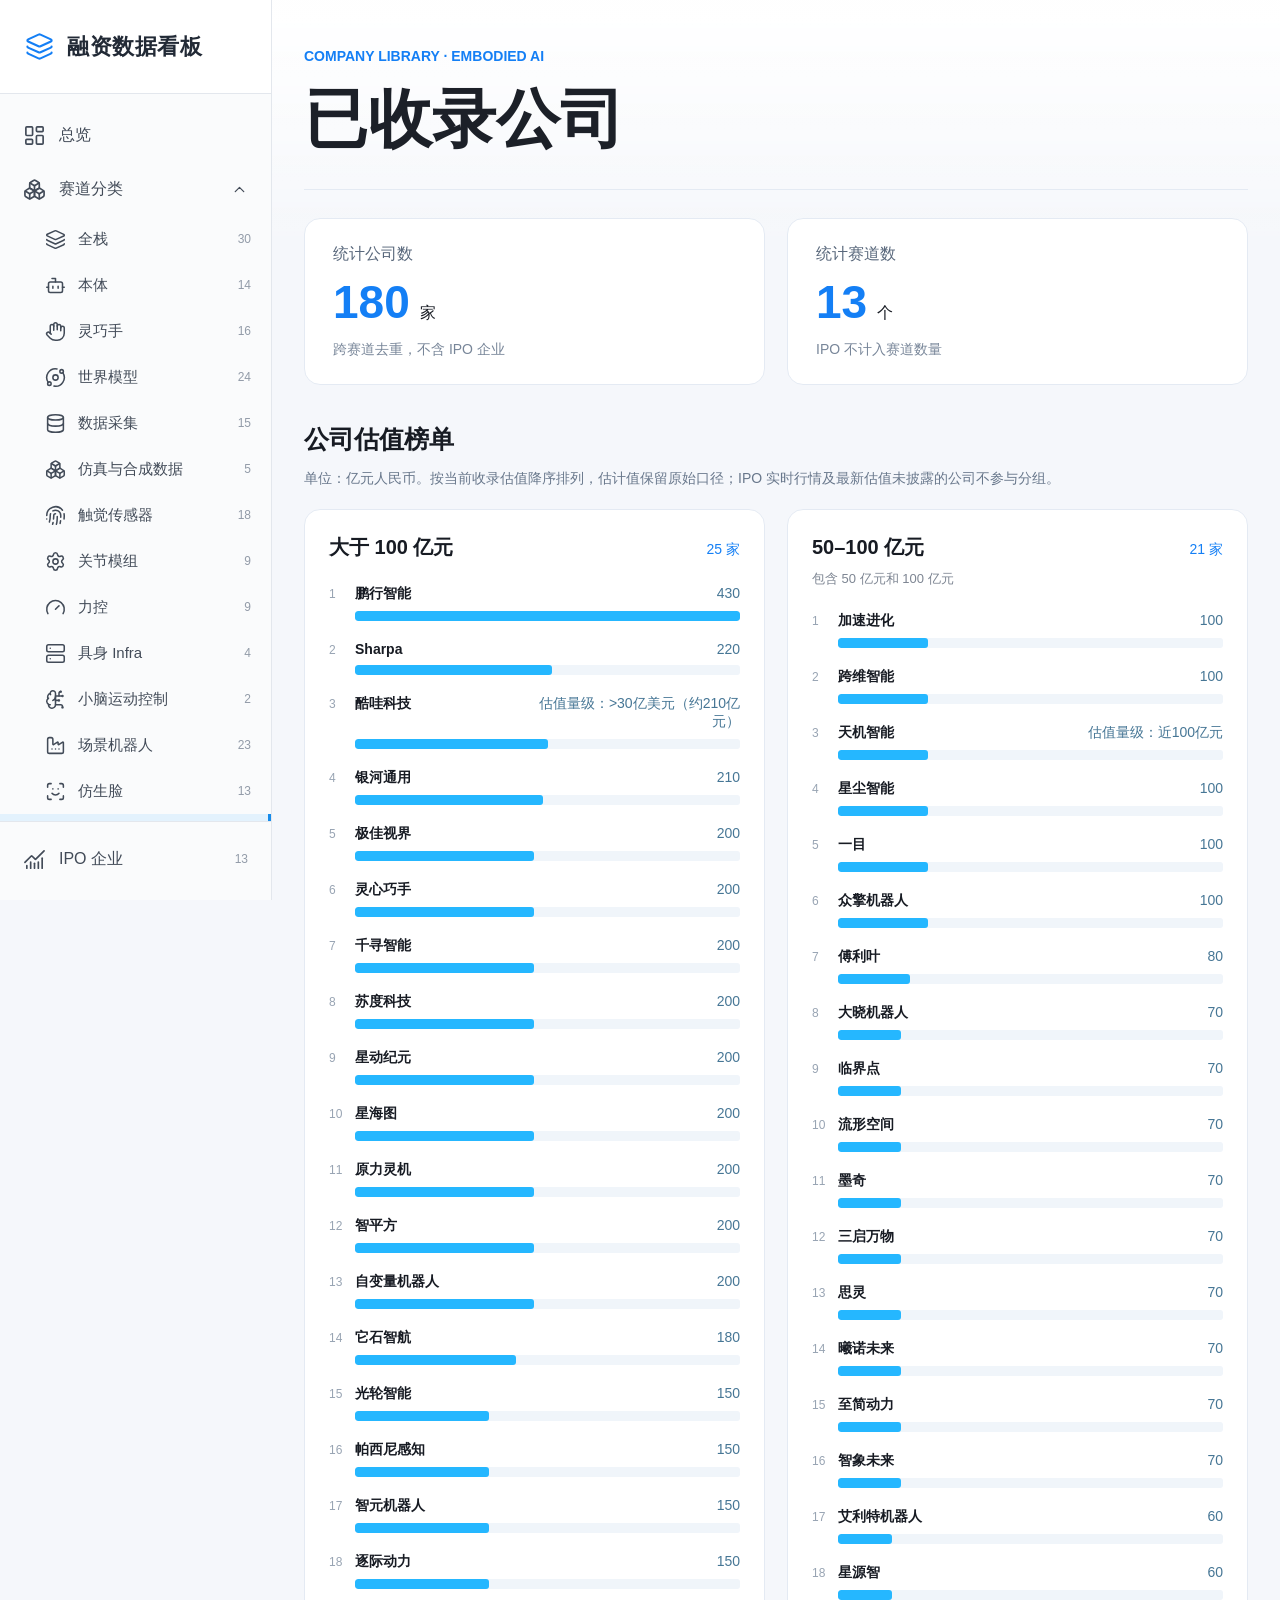
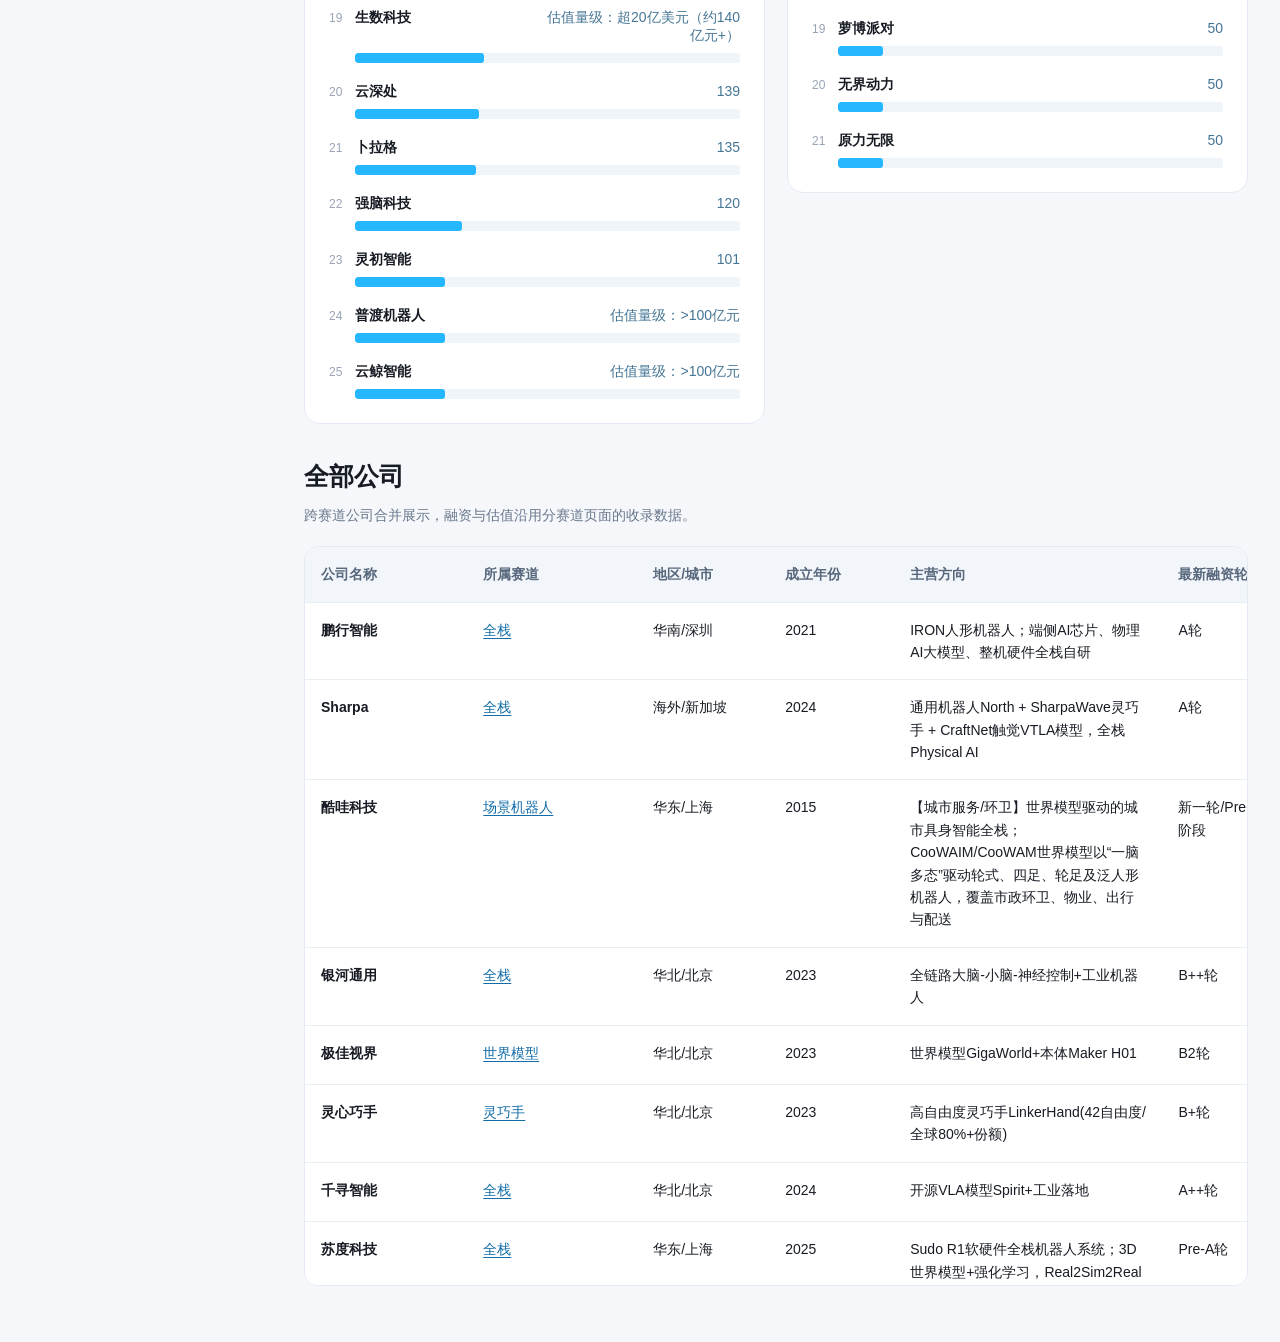
==== commit 52e6c2b0: "Rename library to 已收录公司 and place it after track navigation" ====
--- a/library.html
+++ b/library.html
@@ -3,7 +3,7 @@
   <head>
     <meta charset="utf-8" />
     <meta name="viewport" content="width=device-width, initial-scale=1" />
-    <title>一级总库 · 具身智能融资数据看板</title>
+    <title>已收录公司 · 具身智能融资数据看板</title>
     <link rel="stylesheet" href="styles.css" />
     <link rel="stylesheet" href="sidebar.css?v=20260909-nav" />
     <link rel="stylesheet" href="library.css?v=20260909-library" />
@@ -13,10 +13,9 @@
     <main class="dashboard library-page">
       <header class="hero">
         <p class="eyebrow">COMPANY LIBRARY · EMBODIED AI</p>
-        <h1>一级总库</h1>
-        <p class="hero-copy">汇总各一级市场赛道公司，不纳入 IPO 企业；同一家公司只计一次，保留跨赛道归属。</p>
+        <h1>已收录公司</h1>
       </header>
-      <section class="library-stats" aria-label="一级总库统计">
+      <section class="library-stats" aria-label="已收录公司统计">
         <article class="library-stat"><span>统计公司数</span><div><strong id="libraryCompanyCount">--</strong><span>家</span></div><small>跨赛道去重，不含 IPO 企业</small></article>
         <article class="library-stat"><span>统计赛道数</span><div><strong id="libraryTrackCount">--</strong><span>个</span></div><small>IPO 不计入赛道数量</small></article>
       </section>
@@ -41,7 +40,7 @@
     <script src="data-track-cleanup.js"></script>
     <script src="data-ipo-quotes.js?v=20260909-cards"></script>
     <script src="sidebar-icons.js?v=20260909-nav"></script>
-    <script src="sidebar.js?v=20260909-primary"></script>
+    <script src="sidebar.js?v=20260909-collected"></script>
     <script src="library.js?v=20260909-primary"></script>
   </body>
 </html>
